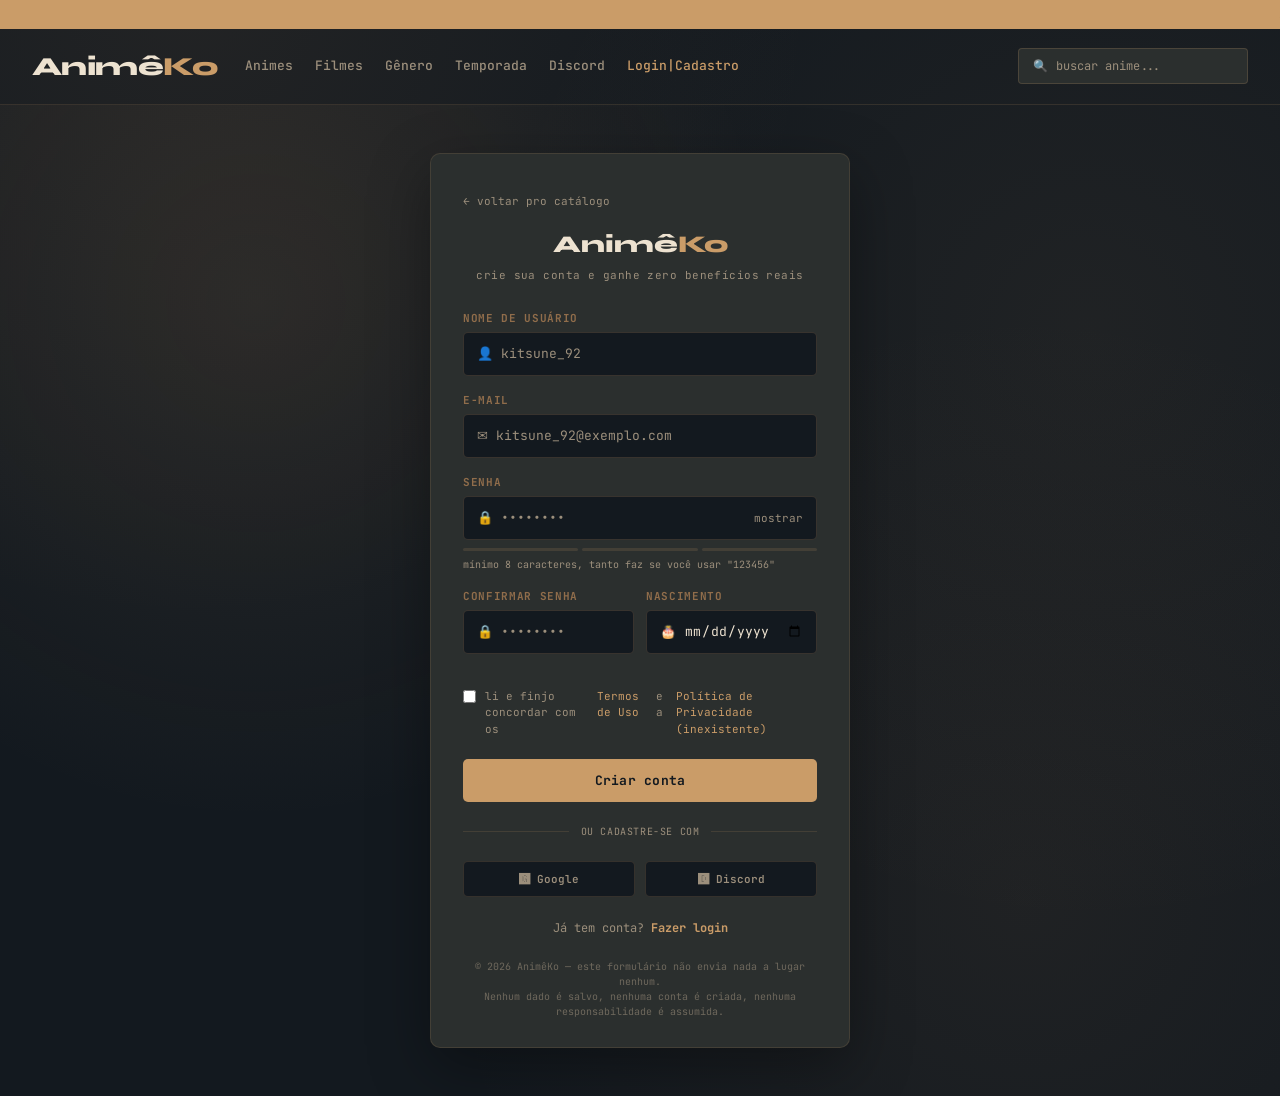
==== animeko-cadastro.html @ 2a32a636 "adição da página de cadastro" ====
<!DOCTYPE html>
<html lang="pt-BR">
<head>
<meta charset="UTF-8">
<meta name="viewport" content="width=device-width, initial-scale=1, shrink-to-fit=no">
<title>Cadastro — AnimêKo</title>
<link rel="preconnect" href="https://fonts.googleapis.com">
<link rel="preconnect" href="https://fonts.gstatic.com" crossorigin>
<link href="https://fonts.googleapis.com/css2?family=Syne:wght@500;700;800&family=JetBrains+Mono:wght@400;500;700&display=swap" rel="stylesheet">
<link href="animeko-inicial.css" rel="stylesheet">
<link href="animeko-signup.css" rel="stylesheet">
</head>
<body>

<div class="ticker"><span>⚠ ISTO NÃO É UM SITE REAL — NENHUM CADASTRO AQUI É PROCESSADO DE VERDADE — É SÓ UM LAYOUT HTML ⚠ &nbsp;&nbsp;&nbsp; ⚠ ISTO NÃO É UM SITE REAL — NENHUM CADASTRO AQUI É PROCESSADO DE VERDADE — É SÓ UM LAYOUT HTML ⚠</span></div>

<header>
  <div class="logo">Animê<em>Ko</em></div>
  <nav>
    <a href="animeko-inicial.html">Animes</a>
    <a href="#">Filmes</a>
    <a href="#">Gênero</a>
    <a href="#">Temporada</a>
    <a href="#">Discord</a>
    <a href="animeko-login.html" style="color:var(--amber)">Login|Cadastro</a>
  </nav>
  <div class="search-box">
    🔍 <input type="text" placeholder="buscar anime..." />
  </div>
</header>

<div class="signup-wrap">
  <div class="signup-card">
    <a href="animeko-inicial.html" class="back-home">← voltar pro catálogo</a>
    <div class="signup-logo">Animê<em>Ko</em></div>
    <div class="signup-sub">crie sua conta e ganhe zero benefícios reais</div>

    <form onsubmit="return false;">
      <div class="field">
        <label for="nome">Nome de usuário</label>
        <div class="input-shell">
          <span>👤</span>
          <input id="nome" type="text" placeholder="kitsune_92" />
        </div>
      </div>

      <div class="field">
        <label for="email">E-mail</label>
        <div class="input-shell">
          <span>✉</span>
          <input id="email" type="email" placeholder="kitsune_92@exemplo.com" />
        </div>
      </div>

      <div class="field">
        <label for="senha">Senha</label>
        <div class="input-shell">
          <span>🔒</span>
          <input id="senha" type="password" placeholder="••••••••" oninput="atualizarForca(this.value)" />
          <button type="button" class="toggle-pw" onclick="const i=document.getElementById('senha'); i.type = i.type==='password' ? 'text' : 'password'; this.textContent = i.type==='password' ? 'mostrar' : 'ocultar';">mostrar</button>
        </div>
        <div class="pw-strength" id="pwStrength"><i></i><i></i><i></i></div>
        <p class="pw-hint">mínimo 8 caracteres, tanto faz se você usar "123456"</p>
      </div>

      <div class="field-row">
        <div class="field">
          <label for="confirmar">Confirmar senha</label>
          <div class="input-shell">
            <span>🔒</span>
            <input id="confirmar" type="password" placeholder="••••••••" />
          </div>
        </div>
        <div class="field">
          <label for="nasc">Nascimento</label>
          <div class="input-shell">
            <span>🎂</span>
            <input id="nasc" type="date" />
          </div>
        </div>
      </div>

      <label class="field-check">
        <input type="checkbox" />
        li e finjo concordar com os <a href="#">Termos de Uso</a> e a <a href="#">Política de Privacidade (inexistente)</a>
      </label>

      <button type="submit" class="btn-signup">Criar conta</button>
    </form>

    <div class="divider">ou cadastre-se com</div>
    <div class="oauth-row">
      <button class="btn-oauth" type="button">🅶 Google</button>
      <button class="btn-oauth" type="button">🅳 Discord</button>
    </div>

    <p class="login-hint">Já tem conta? <a href="animeko-login.html">Fazer login</a></p>

    <p class="fine-print">© 2026 AnimêKo — este formulário não envia nada a lugar nenhum.<br>Nenhum dado é salvo, nenhuma conta é criada, nenhuma responsabilidade é assumida.</p>
  </div>
</div>

<script>
  function atualizarForca(valor){
    const el = document.getElementById('pwStrength');
    el.className = 'pw-strength';
    if(valor.length === 0) return;
    if(valor.length < 6) el.classList.add('weak');
    else if(valor.length < 10) el.classList.add('medium');
    else el.classList.add('strong');
  }
</script>

</body>
</html>
---- animeko-inicial.css ----
:root{
    --styx:#13191F;
    --carbon:#2B2F2E;
    --tea:#594C3D;
    --wood:#906D4B;
    --amber:#CA9C68;
    --text:#EDE2D0;
    --text-dim:#9C8F7C;
  }
  *{box-sizing:border-box; margin:0; padding:0;}
  body{
    background:var(--styx);
    color:var(--text);
    font-family:'JetBrains Mono', monospace;
    line-height:1.5;
    background-image:
      radial-gradient(circle at 15% 0%, rgba(144,109,75,0.12), transparent 40%),
      radial-gradient(circle at 85% 30%, rgba(202,156,104,0.07), transparent 45%);
  }
  a{color:inherit; text-decoration:none;}
  ::selection{background:var(--amber); color:var(--styx);}

  /* ---- topbar ---- */
  .ticker{
    background:var(--amber);
    color:var(--styx);
    font-size:11px;
    font-weight:700;
    letter-spacing:0.08em;
    text-transform:uppercase;
    padding:6px 0;
    overflow:hidden;
    white-space:nowrap;
  }
  .ticker span{display:inline-block; padding-left:100%; animation:scroll 22s linear infinite;}
  @keyframes scroll{from{transform:translateX(0);} to{transform:translateX(-100%);}}

  /* ---- header ---- */
  header{
    display:flex;
    align-items:center;
    padding:18px 32px;
    border-bottom:1px solid rgba(202,156,104,0.15);
    gap:28px;
    flex-wrap:wrap;
  }
  .logo{
    font-family:'Syne', sans-serif;
    font-weight:800;
    font-size:26px;
    letter-spacing:-0.02em;
    flex-shrink:0;
  }
  .logo em{font-style:normal; color:var(--amber);}
  nav{
    display:flex;
    gap:22px;
    font-size:13px;
    font-weight:500;
    flex-wrap:wrap;
    flex:1;
  }
  nav a{color:var(--text-dim); transition:color .15s;}
  nav a:hover{color:var(--amber);}
  .search-box{
    display:flex;
    align-items:center;
    gap:8px;
    background:var(--carbon);
    border:1px solid rgba(202,156,104,0.2);
    border-radius:4px;
    padding:8px 14px;
    font-size:12px;
    color:var(--text-dim);
    width:230px;
    flex-shrink:0;
    margin-left:auto;
  }
  .search-box input{
    background:none;
    border:none;
    outline:none;
    color:var(--text);
    font-family:'JetBrains Mono', monospace;
    font-size:12px;
    width:100%;
  }
  .search-box input::placeholder{color:var(--text-dim);}

  /* ---- hero ---- */
  .hero{
    padding:60px 32px 40px;
    border-bottom:1px solid rgba(202,156,104,0.1);
  }
  .eyebrow{
    font-size:11px;
    letter-spacing:0.18em;
    text-transform:uppercase;
    color:var(--wood);
    margin-bottom:14px;
    font-weight:700;
  }
  h1.hero-title{
    font-family:'Syne', sans-serif;
    font-weight:800;
    font-size:clamp(34px,6vw,64px);
    letter-spacing:-0.03em;
    max-width:820px;
    color:var(--text);
  }
  h1.hero-title em{font-style:normal; color:var(--amber);}
  .hero-sub{
    margin-top:18px;
    max-width:560px;
    color:var(--text-dim);
    font-size:14px;
  }
  .hero-tags{margin-top:26px; display:flex; gap:10px; flex-wrap:wrap;}
  .tag{
    border:1px solid var(--wood);
    color:var(--amber);
    font-size:11px;
    padding:6px 12px;
    border-radius:999px;
    text-transform:uppercase;
    letter-spacing:0.05em;
  }

  /* ---- sections ---- */
  section{padding:48px 32px;}
  .section-head{
    display:flex;
    align-items:baseline;
    justify-content:space-between;
    margin-bottom:24px;
    border-bottom:1px solid rgba(202,156,104,0.15);
    padding-bottom:14px;
    flex-wrap:wrap;
    gap:10px;
  }
  .section-head h2{
    font-family:'Syne', sans-serif;
    font-weight:700;
    font-size:24px;
    line-height:1.2;
    letter-spacing:-0.01em;
  }
  .section-head .count{font-size:11px; color:var(--text-dim); letter-spacing:0.05em;}
  .section-head{position:relative; z-index:2;}

  /* ---- carousel cards ---- */
  .card{
    background:var(--carbon);
    border:1px solid rgba(202,156,104,0.1);
    border-radius:6px;
    overflow:hidden;
    transition:transform .15s, border-color .15s;
    cursor:pointer;
  }
  .card:hover{transform:translateY(-4px); border-color:var(--amber);}
  .card-art{
    height:260px;
    background:linear-gradient(160deg, var(--tea), var(--wood) 60%, var(--amber));
    background-size:cover;
    background-position:center top;
    position:relative;
    display:flex;
    align-items:flex-end;
    padding:10px;
  }
  .card-art::after{
    content:"";
    position:absolute;
    inset:0;
    background:linear-gradient(180deg, rgba(19,25,31,0) 40%, rgba(19,25,31,0.88) 100%);
    pointer-events:none;
  }
  .card-art .glyph{
    font-family:'Syne', sans-serif;
    font-weight:800;
    font-size:48px;
    color:rgba(19,25,31,0.25);
    line-height:1;
    z-index:1;
  }
  .card-art.has-photo .glyph{display:none;}
  .card-art .img-loading{
    position:absolute;
    inset:0;
    display:flex;
    align-items:center;
    justify-content:center;
    font-size:10px;
    color:var(--text-dim);
    letter-spacing:.05em;
  }
  .card-art.has-photo .img-loading{display:none;}
  .badge-art{
    position:absolute;
    top:8px;
    right:8px;
    background:var(--styx);
    color:var(--amber);
    font-size:10px;
    font-weight:700;
    padding:3px 7px;
    border-radius:3px;
    letter-spacing:0.04em;
    z-index:2;
    font-family:'JetBrains Mono',monospace;
  }
  .card-body-inner{padding:12px 12px 14px;}
  .card-body-inner h3{
    font-family:'Syne', sans-serif;
    font-size:13px;
    font-weight:700;
    margin-bottom:5px;
    color:var(--text);
    white-space:nowrap;
    overflow:hidden;
    text-overflow:ellipsis;
  }
  .card-body-inner p{font-size:11px; color:var(--text-dim);}
  .card-meta{
    display:flex;
    justify-content:space-between;
    margin-top:8px;
    font-size:10px;
    color:var(--wood);
  }

  /* ---- bootstrap carousel overrides ---- */
  #lancamentos-carousel .slide-grid{
    display:grid;
    grid-template-columns:repeat(3,1fr);
    gap:18px;
  }
  #lancamentos-carousel .carousel-control-prev,
  #lancamentos-carousel .carousel-control-next{
    width:42px; height:42px;
    top:50%; transform:translateY(-50%);
    background:var(--amber);
    border-radius:50%;
    opacity:0.95;
  }
  #lancamentos-carousel .carousel-control-prev{left:-21px;}
  #lancamentos-carousel .carousel-control-next{right:-21px;}
  #lancamentos-carousel .carousel-control-prev-icon,
  #lancamentos-carousel .carousel-control-next-icon{
    filter:invert(1) brightness(0.15);
    width:16px; height:16px;
  }
  #lancamentos-carousel .carousel-indicators{
    position:static; margin-top:18px; margin-bottom:0;
  }
  #lancamentos-carousel .carousel-indicators [data-bs-target]{
    background-color:var(--wood);
    width:8px; height:8px;
    border-radius:50%; opacity:1;
  }
  #lancamentos-carousel .carousel-indicators .active{background-color:var(--amber);}
  @media (max-width:900px){
    #lancamentos-carousel .slide-grid{grid-template-columns:repeat(2,1fr);}
  }
  @media (max-width:560px){
    #lancamentos-carousel .slide-grid{grid-template-columns:1fr;}
  }

  /* ---- episode list ---- */
  .ep-list{
    display:grid;
    grid-template-columns:repeat(auto-fill,minmax(240px,1fr));
    gap:14px;
  }
  .ep{
    display:flex;
    gap:12px;
    background:var(--carbon);
    border:1px solid rgba(202,156,104,0.08);
    border-radius:6px;
    padding:10px;
    align-items:center;
    transition:border-color .15s;
    cursor:pointer;
  }
  .ep:hover{border-color:var(--amber);}
  .ep-thumb{
    width:64px; height:64px;
    border-radius:4px;
    flex-shrink:0;
    background:linear-gradient(135deg,var(--wood),var(--tea));
    background-size:cover;
    background-position:center top;
    position:relative;
    overflow:hidden;
  }
  .ep-thumb.has-photo{background-color:var(--carbon);}
  .ep h4{font-size:12px; color:var(--text); margin-bottom:4px;
    white-space:nowrap; overflow:hidden; text-overflow:ellipsis; max-width:160px;}
  .ep span{font-size:10px; color:var(--amber); font-weight:700;}

  /* ---- ranking ---- */
  .rank-list{display:flex; flex-direction:column; gap:0; position:relative; z-index:1; margin-top:6px;}
  .rank-item{
    display:flex; align-items:center; gap:18px;
    padding:16px 4px;
    border-bottom:1px solid rgba(202,156,104,0.08);
  }
  .rank-num{
    font-family:'Syne', sans-serif;
    font-weight:800; font-size:34px;
    line-height:1;
    width:50px;
    flex-shrink:0;
    -webkit-text-stroke:1px var(--amber);
    color:transparent;
  }
  .rank-item h4{font-size:13px; color:var(--text); margin-bottom:4px;}
  .rank-item p{font-size:11px; color:var(--text-dim);}

  /* ---- misc ---- */
  .ad-strip{
    margin:0 32px;
    border:1px dashed var(--wood);
    border-radius:6px;
    padding:18px;
    text-align:center;
    color:var(--text-dim);
    font-size:11px;
    letter-spacing:0.05em;
  }
  .ad-strip strong{color:var(--amber);}
  .chat-card{
    margin:0 32px 48px;
    background:var(--carbon);
    border:1px solid rgba(202,156,104,0.12);
    border-radius:8px;
    padding:20px;
    max-width:100%;
    display:flex;
    gap:24px;
    flex-wrap:wrap;
    align-items:stretch;
  }
  .chat-card-info{flex:1 1 220px; min-width:200px; display:flex; flex-direction:column;}
  .chat-card h5{font-family:'Syne',sans-serif; font-size:13px; margin-bottom:10px; color:var(--amber);}
  .chat-card p{font-size:12px; color:var(--text-dim); margin-bottom:14px;}
  .chat-btns{display:flex; gap:10px; margin-top:auto;}

  /* ---- fake chat widget (somente decorativo, sem JS) ---- */
  .chat-window{
    flex:1 1 260px;
    min-width:240px;
    max-width:640px;
    background:var(--styx);
    border:1px solid rgba(202,156,104,0.15);
    border-radius:8px;
    display:flex;
    flex-direction:column;
    overflow:hidden;
  }
  .chat-window-head{
    display:flex; align-items:center; gap:6px;
    padding:10px 14px;
    font-size:11px;
    color:var(--text-dim);
    letter-spacing:0.03em;
    border-bottom:1px solid rgba(202,156,104,0.1);
  }
  .chat-dot{
    width:7px; height:7px;
    border-radius:50%;
    background:#5fbf77;
    box-shadow:0 0 0 3px rgba(95,191,119,0.15);
    flex-shrink:0;
  }
  .chat-online{margin-left:auto; color:var(--wood);}
  .chat-messages{
    padding:12px 14px;
    display:flex;
    flex-direction:column;
    gap:10px;
    max-height:190px;
    overflow-y:auto;
  }
  .chat-messages::-webkit-scrollbar{width:6px;}
  .chat-messages::-webkit-scrollbar-thumb{background:var(--wood); border-radius:3px;}
  .chat-msg{display:flex; gap:8px; align-items:flex-start;}
  .chat-avatar{
    width:24px; height:24px;
    border-radius:50%;
    flex-shrink:0;
    display:flex; align-items:center; justify-content:center;
    font-family:'Syne', sans-serif;
    font-size:10px; font-weight:800;
    color:var(--styx);
  }
  .chat-bubble{
    background:var(--carbon);
    border-radius:6px;
    padding:6px 10px;
    min-width:0;
  }
  .chat-user{display:block; font-size:10px; font-weight:700; color:var(--amber); margin-bottom:2px;}
  .chat-bubble p{font-size:11px; color:var(--text); line-height:1.4;}
  .chat-msg.self{flex-direction:row-reverse;}
  .chat-msg.self .chat-bubble{background:rgba(202,156,104,0.14); text-align:right;}
  .chat-msg.self .chat-user{color:var(--wood);}
  .chat-input-row{
    display:flex; align-items:center; gap:8px;
    padding:10px 14px;
    border-top:1px solid rgba(202,156,104,0.1);
  }
  .chat-input-fake{
    flex:1;
    background:var(--carbon);
    border:1px solid rgba(202,156,104,0.15);
    border-radius:4px;
    padding:7px 10px;
    font-size:11px;
    color:var(--text-dim);
  }
  .chat-send{
    background:var(--amber);
    color:var(--styx);
    font-size:10px;
    font-weight:700;
    padding:7px 12px;
    border-radius:4px;
    white-space:nowrap;
  }
  @media (max-width:640px){
    .chat-card{flex-direction:column;}
    .chat-window{max-width:100%;}
  }
  .btn-af{
    font-family:'JetBrains Mono', monospace;
    font-size:11px; font-weight:700;
    padding:9px 16px; border-radius:4px; cursor:pointer;
  }
  .btn-primary-af{background:var(--amber); color:var(--styx); border:none;}
  .btn-ghost-af{background:transparent; color:var(--text-dim); border:1px solid var(--wood);}
  footer{
    border-top:1px solid rgba(202,156,104,0.15);
    padding:36px 32px;
    display:flex; justify-content:space-between;
    flex-wrap:wrap; gap:20px;
    font-size:11px; color:var(--text-dim);
  }
  footer .foot-logo{font-family:'Syne',sans-serif; font-weight:800; color:var(--amber); font-size:18px; margin-bottom:8px;}
  .footer-links{display:flex; gap:16px; flex-wrap:wrap;}
  .footer-links a:hover{color:var(--amber);}

  @media (max-width:640px){
    header{padding:16px; gap:16px;}
    .search-box{width:100%; margin-left:0;}
    section{padding:32px 16px;}
    .hero{padding:40px 16px;}
    .chat-card,.ad-strip{margin-left:16px; margin-right:16px;}
  }
---- animeko-signup.css ----
/* ---- página de cadastro (usa as mesmas variáveis do animeko-inicial.css) ---- */
.signup-wrap{
  min-height:calc(100vh - 41px);
  display:flex;
  align-items:center;
  justify-content:center;
  padding:48px 20px;
  position:relative;
  overflow:hidden;
}
.signup-wrap::before{
  content:"";
  position:absolute;
  inset:0;
  background:
    radial-gradient(circle at 20% 20%, rgba(202,156,104,0.10), transparent 40%),
    radial-gradient(circle at 80% 80%, rgba(144,109,75,0.10), transparent 45%);
  pointer-events:none;
}
.signup-card{
  position:relative;
  z-index:1;
  width:100%;
  max-width:420px;
  background:var(--carbon);
  border:1px solid rgba(202,156,104,0.15);
  border-radius:10px;
  padding:34px 32px 28px;
  box-shadow:0 20px 60px rgba(0,0,0,0.35);
}
.signup-logo{
  font-family:'Syne', sans-serif;
  font-weight:800;
  font-size:24px;
  text-align:center;
  margin-bottom:4px;
}
.signup-logo em{font-style:normal; color:var(--amber);}
.signup-sub{
  text-align:center;
  font-size:11px;
  color:var(--text-dim);
  letter-spacing:0.04em;
  margin-bottom:26px;
}
.field{margin-bottom:16px;}
.field-row{display:flex; gap:12px;}
.field-row .field{flex:1; min-width:0;}
.field label{
  display:block;
  font-size:11px;
  color:var(--wood);
  text-transform:uppercase;
  letter-spacing:0.06em;
  font-weight:700;
  margin-bottom:6px;
}
.field .input-shell{
  display:flex;
  align-items:center;
  gap:8px;
  background:var(--styx);
  border:1px solid rgba(202,156,104,0.2);
  border-radius:5px;
  padding:11px 13px;
  transition:border-color .15s;
}
.field .input-shell:focus-within{border-color:var(--amber);}
.field .input-shell span{font-size:13px; color:var(--text-dim); flex-shrink:0;}
.field input{
  background:none;
  border:none;
  outline:none;
  color:var(--text);
  font-family:'JetBrains Mono', monospace;
  font-size:13px;
  width:100%;
  min-width:0;
}
.field input::placeholder{color:var(--text-dim);}
.toggle-pw{
  background:none;
  border:none;
  color:var(--text-dim);
  font-size:11px;
  cursor:pointer;
  font-family:'JetBrains Mono', monospace;
  flex-shrink:0;
}
.toggle-pw:hover{color:var(--amber);}

/* ---- medidor de força de senha (decorativo) ---- */
.pw-strength{
  display:flex;
  gap:4px;
  margin-top:8px;
}
.pw-strength i{
  flex:1;
  height:3px;
  border-radius:2px;
  background:rgba(202,156,104,0.15);
}
.pw-strength.weak i:nth-child(1){background:#c96a4f;}
.pw-strength.medium i:nth-child(1),
.pw-strength.medium i:nth-child(2){background:var(--wood);}
.pw-strength.strong i{background:var(--amber);}
.pw-hint{font-size:10px; color:var(--text-dim); margin-top:6px;}

.field-check{
  display:flex;
  align-items:flex-start;
  gap:9px;
  font-size:11px;
  color:var(--text-dim);
  margin:18px 0 22px;
  line-height:1.5;
  cursor:pointer;
}
.field-check input{accent-color:var(--amber); width:13px; height:13px; margin-top:2px; flex-shrink:0;}
.field-check a{color:var(--amber);}
.field-check a:hover{text-decoration:underline;}

.btn-signup{
  width:100%;
  background:var(--amber);
  color:var(--styx);
  border:none;
  font-family:'JetBrains Mono', monospace;
  font-weight:700;
  font-size:13px;
  padding:13px;
  border-radius:5px;
  cursor:pointer;
  letter-spacing:0.02em;
  transition:filter .15s, transform .1s;
}
.btn-signup:hover{filter:brightness(1.08);}
.btn-signup:active{transform:scale(0.99);}

.divider{
  display:flex;
  align-items:center;
  gap:12px;
  margin:22px 0;
  font-size:10px;
  color:var(--text-dim);
  text-transform:uppercase;
  letter-spacing:0.06em;
}
.divider::before,.divider::after{
  content:"";
  flex:1;
  height:1px;
  background:rgba(202,156,104,0.15);
}
.oauth-row{display:flex; gap:10px; margin-bottom:22px;}
.btn-oauth{
  flex:1;
  display:flex;
  align-items:center;
  justify-content:center;
  gap:8px;
  background:var(--styx);
  border:1px solid rgba(202,156,104,0.18);
  color:var(--text-dim);
  font-family:'JetBrains Mono', monospace;
  font-size:11px;
  font-weight:600;
  padding:10px;
  border-radius:5px;
  cursor:pointer;
  transition:border-color .15s, color .15s;
}
.btn-oauth:hover{border-color:var(--amber); color:var(--amber);}

.login-hint{
  text-align:center;
  font-size:12px;
  color:var(--text-dim);
}
.login-hint a{color:var(--amber); font-weight:700;}
.login-hint a:hover{text-decoration:underline;}

.fine-print{
  text-align:center;
  font-size:10px;
  color:var(--text-dim);
  opacity:0.6;
  margin-top:22px;
  line-height:1.5;
}
.back-home{
  display:inline-block;
  margin-bottom:18px;
  font-size:11px;
  color:var(--text-dim);
}
.back-home:hover{color:var(--amber);}

@media (max-width:480px){
  .field-row{flex-direction:column; gap:16px;}
  .signup-card{padding:28px 22px 24px;}
}
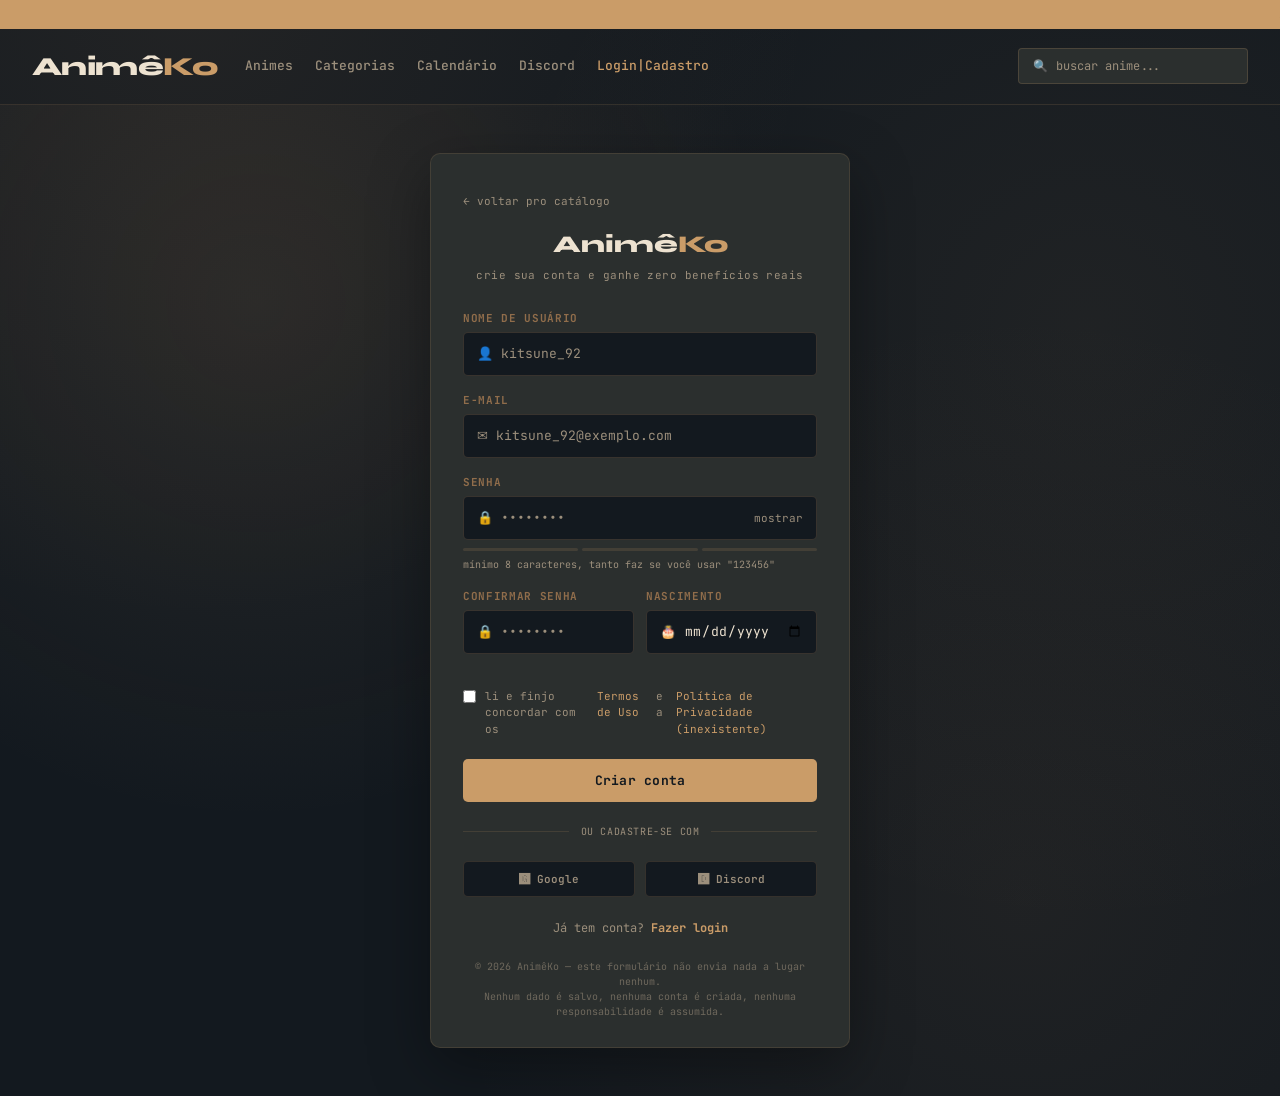
==== commit 3a72e6a0: "adição da página de categorias" ====
--- a/animeko-cadastro.html
+++ b/animeko-cadastro.html
@@ -18,9 +18,8 @@
   <div class="logo">Animê<em>Ko</em></div>
   <nav>
     <a href="animeko-inicial.html">Animes</a>
-    <a href="#">Filmes</a>
-    <a href="#">Gênero</a>
-    <a href="#">Temporada</a>
+    <a href="animeko-categorias.html">Categorias</a>
+    <a href="#">Calendário</a>
     <a href="#">Discord</a>
     <a href="animeko-login.html" style="color:var(--amber)">Login|Cadastro</a>
   </nav>
--- a/animeko-inicial.css
+++ b/animeko-inicial.css
@@ -266,10 +266,10 @@
     #lancamentos-carousel .slide-grid{grid-template-columns:1fr;}
   }
 
-  /* ---- episode list ---- */
+  /* ---- episode list (grid responsivo por breakpoint) ---- */
   .ep-list{
     display:grid;
-    grid-template-columns:repeat(auto-fill,minmax(240px,1fr));
+    grid-template-columns:repeat(4,1fr);
     gap:14px;
   }
   .ep{
@@ -280,6 +280,7 @@
     border-radius:6px;
     padding:10px;
     align-items:center;
+    min-width:0;
     transition:border-color .15s;
     cursor:pointer;
   }
@@ -295,9 +296,21 @@
     overflow:hidden;
   }
   .ep-thumb.has-photo{background-color:var(--carbon);}
+  .ep-info{min-width:0; flex:1;}
   .ep h4{font-size:12px; color:var(--text); margin-bottom:4px;
-    white-space:nowrap; overflow:hidden; text-overflow:ellipsis; max-width:160px;}
+    white-space:nowrap; overflow:hidden; text-overflow:ellipsis; max-width:100%;}
   .ep span{font-size:10px; color:var(--amber); font-weight:700;}
+
+  @media (max-width:1100px){
+    .ep-list{grid-template-columns:repeat(3,1fr);}
+  }
+  @media (max-width:800px){
+    .ep-list{grid-template-columns:repeat(2,1fr);}
+  }
+  @media (max-width:480px){
+    .ep-list{grid-template-columns:1fr;}
+    .ep-thumb{width:56px; height:56px;}
+  }
 
   /* ---- ranking ---- */
   .rank-list{display:flex; flex-direction:column; gap:0; position:relative; z-index:1; margin-top:6px;}
